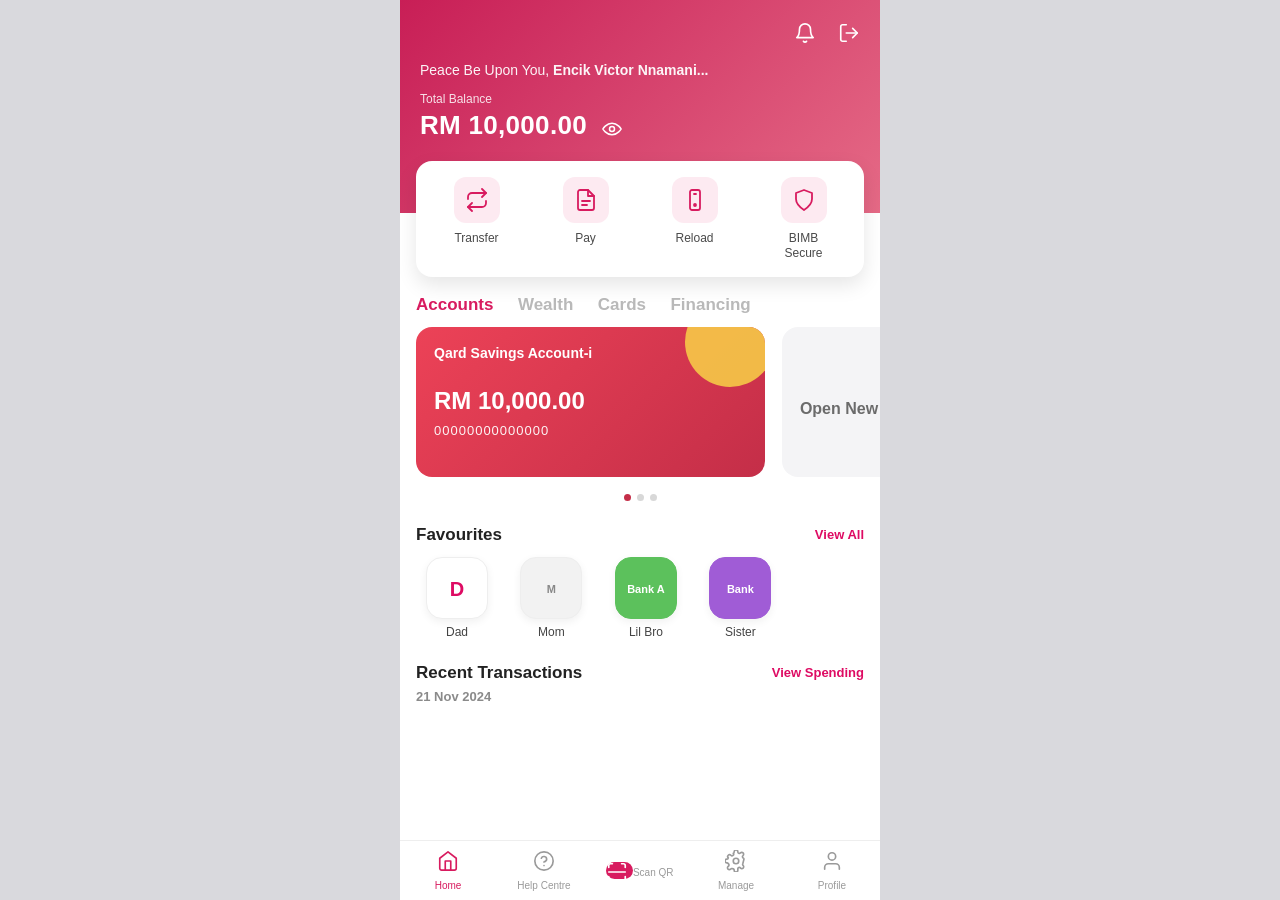
==== home.html @ 2cff4a2a "initial commit" ====
<!DOCTYPE html>
<html lang="en">
<head>
<meta charset="utf-8">
<meta name="viewport" content="width=device-width, initial-scale=1, maximum-scale=1, user-scalable=no">
<title>Bank Islam</title>
<link rel="stylesheet" href="css/style.css">
</head>
<body>
<div class="screen home">

  <!-- ===== Header ===== -->
  <div class="home-header">
    <table class="row2 header-top">
      <tr>
        <td></td>
        <td class="tright">
          <!-- bell -->
          <span class="hi-icon">
            <svg class="ico" width="22" height="22" viewBox="0 0 24 24" fill="none" stroke="#fff" stroke-width="1.8" stroke-linecap="round" stroke-linejoin="round"><path d="M18 8a6 6 0 0 0-12 0c0 7-3 9-3 9h18s-3-2-3-9"></path><path d="M13.7 21a2 2 0 0 1-3.4 0"></path></svg>
          </span>
          <!-- logout -->
          <a class="hi-icon" href="transaction.html">
            <svg class="ico" width="22" height="22" viewBox="0 0 24 24" fill="none" stroke="#fff" stroke-width="1.8" stroke-linecap="round" stroke-linejoin="round"><path d="M9 21H5a2 2 0 0 1-2-2V5a2 2 0 0 1 2-2h4"></path><polyline points="16 17 21 12 16 7"></polyline><line x1="21" y1="12" x2="9" y2="12"></line></svg>
          </a>
        </td>
      </tr>
    </table>

    <div class="greeting">Peace Be Upon You, <b>Encik Victor Nnamani...</b></div>
    <div class="total-label">Total Balance</div>
    <div class="balance">
      <span id="balAmt">RM 10,000.00</span>
      <span class="eye" id="eyeBtn">
        <svg class="ico" width="20" height="20" viewBox="0 0 24 24" fill="none" stroke="#fff" stroke-width="1.8" stroke-linecap="round" stroke-linejoin="round"><path d="M1 12s4-7 11-7 11 7 11 7-4 7-11 7-11-7-11-7z"></path><circle cx="12" cy="12" r="3"></circle></svg>
      </span>
    </div>
  </div>

  <!-- ===== Quick actions ===== -->
  <div class="quick-card">
    <table class="quick-table">
      <tr>
        <td>
          <a href="transaction.html">
            <div class="qa-icon">
              <svg class="ico" width="24" height="24" viewBox="0 0 24 24" fill="none" stroke="#d81b5f" stroke-width="1.8" stroke-linecap="round" stroke-linejoin="round"><polyline points="17 1 21 5 17 9"></polyline><path d="M3 11V9a4 4 0 0 1 4-4h14"></path><polyline points="7 23 3 19 7 15"></polyline><path d="M21 13v2a4 4 0 0 1-4 4H3"></path></svg>
            </div>
            <div class="qa-label">Transfer</div>
          </a>
        </td>
        <td>
          <div class="qa-icon">
            <svg class="ico" width="24" height="24" viewBox="0 0 24 24" fill="none" stroke="#d81b5f" stroke-width="1.8" stroke-linecap="round" stroke-linejoin="round"><path d="M14 2H6a2 2 0 0 0-2 2v16a2 2 0 0 0 2 2h12a2 2 0 0 0 2-2V8z"></path><polyline points="14 2 14 8 20 8"></polyline><line x1="8" y1="13" x2="16" y2="13"></line><line x1="8" y1="17" x2="13" y2="17"></line></svg>
          </div>
          <div class="qa-label">Pay</div>
        </td>
        <td>
          <div class="qa-icon">
            <svg class="ico" width="24" height="24" viewBox="0 0 24 24" fill="none" stroke="#d81b5f" stroke-width="1.8" stroke-linecap="round" stroke-linejoin="round"><rect x="7" y="2" width="10" height="20" rx="2"></rect><path d="M11 6h2"></path><circle cx="12" cy="17" r="1"></circle></svg>
          </div>
          <div class="qa-label">Reload</div>
        </td>
        <td>
          <div class="qa-icon">
            <svg class="ico" width="24" height="24" viewBox="0 0 24 24" fill="none" stroke="#d81b5f" stroke-width="1.8" stroke-linecap="round" stroke-linejoin="round"><path d="M12 2l8 3v6c0 5-3.5 8-8 11-4.5-3-8-6-8-11V5z"></path></svg>
          </div>
          <div class="qa-label">BIMB<br>Secure</div>
        </td>
      </tr>
    </table>
  </div>

  <!-- ===== Tabs ===== -->
  <div class="tabs">
    <span class="tab active">Accounts</span>
    <span class="tab">Wealth</span>
    <span class="tab">Cards</span>
    <span class="tab">Financing</span>
  </div>

  <!-- ===== Account cards ===== -->
  <div class="cards-scroll">
    <div class="acct-card">
      <div class="yellow-blob"></div>
      <div class="ac-name">Qard Savings Account-i</div>
      <div class="ac-amt">RM 10,000.00</div>
      <div class="ac-no">00000000000000</div>
    </div>
    <div class="acct-card ghost">
      <div class="ac-open">Open New</div>
    </div>
  </div>
  <div class="dots">
    <span class="dot on"></span><span class="dot"></span><span class="dot"></span>
  </div>

  <!-- ===== Favourites ===== -->
  <table class="sec-head">
    <tr>
      <td class="sec-title">Favourites</td>
      <td class="sec-link">View All</td>
    </tr>
  </table>
  <div class="fav-scroll">
    <div class="fav">
      <div class="fav-badge duit">D</div>
      <div class="fav-name">Dad</div>
    </div>
    <div class="fav">
      <div class="fav-badge b">M</div>
      <div class="fav-name">Mom</div>
    </div>
    <div class="fav">
      <div class="fav-badge g">Bank A</div>
      <div class="fav-name">Lil Bro</div>
    </div>
    <div class="fav">
      <div class="fav-badge p">Bank</div>
      <div class="fav-name">Sister</div>
    </div>
  </div>

  <!-- ===== Recent transactions ===== -->
  <table class="sec-head">
    <tr>
      <td class="sec-title">Recent Transactions</td>
      <td class="sec-link">View Spending</td>
    </tr>
  </table>
  <div class="date-line">21 Nov 2024</div>

  <!-- ===== Bottom nav ===== -->
  <div class="bottom-nav">
    <table class="nav-table">
      <tr>
        <td class="on">
          <span class="nav-ico">
            <svg class="ico" width="22" height="22" viewBox="0 0 24 24" fill="none" stroke="currentColor" stroke-width="1.8" stroke-linecap="round" stroke-linejoin="round"><path d="M3 9l9-7 9 7v11a2 2 0 0 1-2 2H5a2 2 0 0 1-2-2z"></path><polyline points="9 22 9 12 15 12 15 22"></polyline></svg>
          </span>
          <span class="nav-lbl">Home</span>
        </td>
        <td>
          <span class="nav-ico">
            <svg class="ico" width="22" height="22" viewBox="0 0 24 24" fill="none" stroke="currentColor" stroke-width="1.8" stroke-linecap="round" stroke-linejoin="round"><circle cx="12" cy="12" r="10"></circle><path d="M9.1 9a3 3 0 0 1 5.8 1c0 2-3 3-3 3"></path><line x1="12" y1="17" x2="12" y2="17"></line></svg>
          </span>
          <span class="nav-lbl">Help Centre</span>
        </td>
        <td>
          <span class="nav-scan">
            <svg class="ico" width="22" height="22" viewBox="0 0 24 24" fill="none" stroke="#fff" stroke-width="1.8" stroke-linecap="round" stroke-linejoin="round"><path d="M3 7V5a2 2 0 0 1 2-2h2"></path><path d="M17 3h2a2 2 0 0 1 2 2v2"></path><path d="M21 17v2a2 2 0 0 1-2 2h-2"></path><path d="M7 21H5a2 2 0 0 1-2-2v-2"></path><line x1="3" y1="12" x2="21" y2="12"></line></svg>
          </span>
          <span class="nav-lbl">Scan QR</span>
        </td>
        <td>
          <span class="nav-ico">
            <svg class="ico" width="22" height="22" viewBox="0 0 24 24" fill="none" stroke="currentColor" stroke-width="1.8" stroke-linecap="round" stroke-linejoin="round"><circle cx="12" cy="12" r="3"></circle><path d="M19.4 15a1.65 1.65 0 0 0 .33 1.82l.06.06a2 2 0 1 1-2.83 2.83l-.06-.06a1.65 1.65 0 0 0-2.9 1.3V22a2 2 0 0 1-4 0v-.09A1.65 1.65 0 0 0 8 20.4a1.65 1.65 0 0 0-1.82.33l-.06.06a2 2 0 1 1-2.83-2.83l.06-.06A1.65 1.65 0 0 0 3.6 15a1.65 1.65 0 0 0-1.5-1H2a2 2 0 0 1 0-4h.09A1.65 1.65 0 0 0 3.6 8.6l-.06-.06a2 2 0 1 1 2.83-2.83l.06.06A1.65 1.65 0 0 0 9 3.6 1.65 1.65 0 0 0 10 2.1V2a2 2 0 0 1 4 0v.09a1.65 1.65 0 0 0 1 1.51 1.65 1.65 0 0 0 1.82-.33l.06-.06a2 2 0 1 1 2.83 2.83l-.06.06A1.65 1.65 0 0 0 20.4 9c.14.31.22.65.22 1s-.08.69-.22 1z"></path></svg>
          </span>
          <span class="nav-lbl">Manage</span>
        </td>
        <td>
          <span class="nav-ico">
            <svg class="ico" width="22" height="22" viewBox="0 0 24 24" fill="none" stroke="currentColor" stroke-width="1.8" stroke-linecap="round" stroke-linejoin="round"><path d="M20 21v-2a4 4 0 0 0-4-4H8a4 4 0 0 0-4 4v2"></path><circle cx="12" cy="7" r="4"></circle></svg>
          </span>
          <span class="nav-lbl">Profile</span>
        </td>
      </tr>
    </table>
  </div>

</div>
<script src="js/main.js"></script>
</body>
</html>
---- css/style.css ----
/* =========================================================
   Bank Islam clone - built for OLD devices.
   No CSS variables, no flexbox gap, no grid.
   Uses table / inline-block layouts (works everywhere).
   ========================================================= */

* {
  -webkit-box-sizing: border-box;
  -moz-box-sizing: border-box;
  box-sizing: border-box;
  margin: 0;
  padding: 0;
}

html, body {
  height: 100%;
}

body {
  font-family: -apple-system, "Segoe UI", Roboto, "Helvetica Neue", Arial, sans-serif;
  color: #2b2b2b;
  background: #d9d9dd;
  -webkit-text-size-adjust: 100%;
  -webkit-font-smoothing: antialiased;
}

/* The "phone" frame. On a real phone it fills the width.
   On desktop it stays centered at phone width. */
.screen {
  position: relative;
  width: 100%;
  max-width: 480px;
  min-height: 100%;
  margin: 0 auto;
  background: #ffffff;
  overflow: hidden;
}

a { text-decoration: none; color: inherit; }
img { border: 0; max-width: 100%; }

/* ---- generic helpers ---- */
.row2 { width: 100%; border-collapse: collapse; }
.row2 td { vertical-align: middle; }
.tright { text-align: right; }
.bold { font-weight: 700; }
.clear { clear: both; }

/* icon buttons drawn with SVG */
.ico { display: inline-block; vertical-align: middle; }

/* =========================================================
   HOME SCREEN
   ========================================================= */
.home-header {
  background: #d81b5f;
  background: -webkit-linear-gradient(top left, #c81e56, #e56a86);
  background: linear-gradient(135deg, #c81e56, #e56a86);
  padding: 22px 20px 70px 20px;
  color: #ffffff;
}
.home-header .header-top { margin-bottom: 18px; }
.home-header .header-top td { vertical-align: middle; }
.hi-icon {
  display: inline-block;
  margin-left: 18px;
  color: #ffffff;
}
.greeting {
  font-size: 14px;
  font-weight: 400;
  opacity: .95;
  margin-bottom: 14px;
}
.greeting b { font-weight: 700; }
.total-label {
  font-size: 12px;
  opacity: .85;
  margin-bottom: 4px;
}
.balance {
  font-size: 26px;
  font-weight: 700;
  letter-spacing: .3px;
}
.balance .eye {
  display: inline-block;
  margin-left: 8px;
  vertical-align: middle;
  cursor: pointer;
}

/* white quick-actions card that overlaps the header */
.quick-card {
  background: #ffffff;
  margin: -52px 16px 0 16px;
  border-radius: 16px;
  padding: 16px 6px;
  -webkit-box-shadow: 0 8px 20px rgba(0,0,0,.10);
  box-shadow: 0 8px 20px rgba(0,0,0,.10);
  position: relative;
}
.quick-table { width: 100%; border-collapse: collapse; }
.quick-table td {
  width: 25%;
  text-align: center;
  vertical-align: top;
}
.qa-icon {
  width: 46px;
  height: 46px;
  line-height: 46px;
  margin: 0 auto 8px auto;
  border-radius: 12px;
  background: #fdeaf1;
  color: #d81b5f;
  text-align: center;
}
.qa-icon .ico { vertical-align: middle; }
.qa-label {
  font-size: 12px;
  color: #4a4a4a;
  line-height: 1.25;
}

/* tabs */
.tabs {
  padding: 18px 16px 4px 16px;
  white-space: nowrap;
}
.tab {
  display: inline-block;
  font-size: 17px;
  font-weight: 700;
  color: #b9b9b9;
  margin-right: 20px;
}
.tab.active { color: #d81b5f; }

/* account card carousel */
.cards-scroll {
  overflow-x: auto;
  overflow-y: hidden;
  white-space: nowrap;
  -webkit-overflow-scrolling: touch;
  padding: 8px 16px 4px 16px;
}
.acct-card {
  display: inline-block;
  vertical-align: top;
  white-space: normal;
  width: 78%;
  height: 150px;
  margin-right: 12px;
  border-radius: 16px;
  padding: 18px;
  color: #ffffff;
  position: relative;
  overflow: hidden;
  background: #e0384f;
  background: -webkit-linear-gradient(top left, #ec4257, #c42e48);
  background: linear-gradient(135deg, #ec4257, #c42e48);
}
.acct-card .yellow-blob {
  position: absolute;
  top: -30px;
  right: -10px;
  width: 90px;
  height: 90px;
  border-radius: 50%;
  background: #f7c948;
  opacity: .9;
}
.acct-card .ac-name { font-size: 14px; font-weight: 600; position: relative; }
.acct-card .ac-amt { font-size: 24px; font-weight: 700; margin-top: 26px; }
.acct-card .ac-no { font-size: 13px; margin-top: 8px; letter-spacing: 1px; opacity: .95; }
.acct-card.ghost {
  background: #f4f4f6;
  color: #9a9a9a;
}
.acct-card.ghost .ac-open { font-weight: 700; color: #6b6b6b; margin-top: 55px; }

.dots { text-align: center; padding: 6px 0 2px 0; }
.dot {
  display: inline-block;
  width: 7px; height: 7px;
  border-radius: 50%;
  background: #d8d8d8;
  margin: 0 3px;
}
.dot.on { background: #c42e48; }

/* section header (Favourites / Recent) */
.sec-head {
  width: 100%;
  border-collapse: collapse;
  padding: 0;
  margin-top: 18px;
}
.sec-head td { padding: 0 16px; vertical-align: middle; }
.sec-title { font-size: 17px; font-weight: 700; color: #222; }
.sec-link { font-size: 13px; font-weight: 700; color: #de0b63; text-align: right; }

/* favourites */
.fav-scroll {
  overflow-x: auto;
  white-space: nowrap;
  -webkit-overflow-scrolling: touch;
  padding: 12px 10px 6px 16px;
}
.fav {
  display: inline-block;
  vertical-align: top;
  white-space: normal;
  width: 82px;
  text-align: center;
  margin-right: 8px;
}
.fav-badge {
  width: 62px; height: 62px;
  line-height: 62px;
  margin: 0 auto 6px auto;
  border-radius: 16px;
  background: #ffffff;
  border: 1px solid #eee;
  -webkit-box-shadow: 0 3px 8px rgba(0,0,0,.06);
  box-shadow: 0 3px 8px rgba(0,0,0,.06);
  color: #ffffff;
  font-weight: 700;
  font-size: 11px;
  text-align: center;
}
.fav-badge.duit { color: #de0b63; font-size: 20px; }
.fav-badge.g { background: #5cc15c; border-color: #5cc15c; }
.fav-badge.p { background: #a05cd6; border-color: #a05cd6; }
.fav-badge.b { background: #f2f2f2; color: #888; }
.fav-name { font-size: 12px; color: #444; }

.date-line { padding: 6px 16px 90px 16px; font-size: 13px; color: #8a8a8a; font-weight: 600; }

/* bottom nav (fixed inside the phone frame) */
.bottom-nav {
  position: fixed;
  left: 0; right: 0; bottom: 0;
  max-width: 480px;
  margin: 0 auto;
  background: #ffffff;
  border-top: 1px solid #eee;
  z-index: 30;
}
.nav-table { width: 100%; border-collapse: collapse; }
.nav-table td {
  width: 20%;
  text-align: center;
  padding: 8px 0 7px 0;
  vertical-align: bottom;
}
.nav-ico { color: #9a9a9a; display: block; margin: 0 auto 3px auto; }
.nav-lbl { font-size: 10px; color: #9a9a9a; }
.nav-table td.on .nav-ico,
.nav-table td.on .nav-lbl { color: #d81b5f; }
.nav-scan {
  width: 44px; height: 44px; line-height: 44px;
  margin: -14px auto 2px auto;
  border-radius: 12px;
  background: #d81b5f;
  color: #fff;
}

/* =========================================================
   TRANSACTION STATUS SCREEN
   ========================================================= */
.tx-header {
  background: #b71340;
  background: -webkit-linear-gradient(top, #b3123c, #d42a5b);
  background: linear-gradient(180deg, #b3123c, #d42a5b);
  color: #ffffff;
  padding: 16px 18px 26px 18px;
}
.tx-bar { width: 100%; border-collapse: collapse; margin-bottom: 14px; }
.tx-bar td { vertical-align: middle; }
.tx-bar .mid { text-align: center; font-size: 17px; font-weight: 700; }
.tx-bar .rt { text-align: right; }
.tx-status { }
.tx-check {
  display: inline-block;
  width: 54px; height: 54px; line-height: 54px;
  border: 3px solid #ffffff;
  border-radius: 50%;
  text-align: center;
  vertical-align: middle;
  margin-right: 14px;
}
.tx-status .txt { display: inline-block; vertical-align: middle; }
.tx-status .big { font-size: 21px; font-weight: 700; }
.tx-status .sub { font-size: 12px; opacity: .9; margin-top: 3px; line-height: 1.35; }

.tx-body { padding: 0 0 90px 0; }
.fromto { width: 100%; border-collapse: collapse; padding: 18px 18px; }
.fromto-wrap { padding: 18px; }
.ft-table { width: 100%; border-collapse: collapse; }
.ft-table td { vertical-align: top; width: 44%; }
.ft-table td.arrow { width: 12%; text-align: center; color: #444; font-size: 20px; padding-top: 20px; }
.ft-lbl { font-size: 13px; color: #9a9a9a; margin-bottom: 4px; }
.ft-val { font-size: 14px; color: #222; font-weight: 700; line-height: 1.4; }
.fav-link { color: #de0b63; font-size: 13px; margin-top: 10px; }
.fav-link u { text-decoration: underline; }

.divider { height: 1px; background: #ececec; margin: 4px 18px; }

.detail { padding: 14px 18px 0 18px; }
.detail .d-lbl { font-size: 13px; color: #9a9a9a; }
.detail .d-val { font-size: 15px; color: #222; font-weight: 700; margin-top: 2px; }

.menu-fab {
  position: fixed;
  right: 18px; bottom: 74px;
  width: 58px; height: 58px;
  border-radius: 50%;
  background: #efefef;
  text-align: center;
  color: #666;
  font-size: 11px;
  padding-top: 12px;
  z-index: 25;
  -webkit-box-shadow: 0 3px 10px rgba(0,0,0,.15);
  box-shadow: 0 3px 10px rgba(0,0,0,.15);
}
.tx-foot {
  position: fixed;
  left: 0; right: 0; bottom: 0;
  max-width: 480px; margin: 0 auto;
  width: 100%;
  border-collapse: collapse;
  z-index: 30;
}
.tx-foot td {
  text-align: center;
  padding: 18px 0;
  font-size: 17px;
  font-weight: 700;
  color: #ffffff;
}
.tx-foot .share { background: #eaa9bd; }
.tx-foot .home  { background: #c11540; }

/* =========================================================
   RECEIPT SUMMARY SCREEN (white document)
   ========================================================= */
.receipt {
  background: #ffffff;
  min-height: 100%;
  padding: 34px 26px 60px 26px;
  color: #333;
}
.receipt .brand { margin-bottom: 26px; }
.brand-text { font-size: 22px; font-weight: 800; color: #2b2b2b; letter-spacing: 1px; }
.brand-text .crescent { color: #b3123c; }
.rc-head { width: 100%; border-collapse: collapse; margin-bottom: 6px; }
.rc-title { font-size: 18px; font-weight: 800; letter-spacing: 4px; color: #222; }
.rc-success { text-align: right; font-size: 15px; color: #444; }
.rc-success .dot-ok {
  display: inline-block; width: 18px; height: 18px; line-height: 18px;
  border-radius: 50%; background: #22b573; color: #fff; text-align: center;
  font-size: 11px; margin-left: 6px; vertical-align: middle;
}
.rc-date { font-size: 14px; color: #555; margin-bottom: 20px; }
.rc-hr { height: 1px; background: #e2e2e2; margin: 18px 0; }
.rc-block { margin-bottom: 18px; }
.rc-h { font-size: 16px; font-weight: 800; color: #222; margin-bottom: 6px; }
.rc-p { font-size: 14px; color: #4a4a4a; line-height: 1.5; }
.rc-total-h { font-size: 16px; font-weight: 800; color: #222; margin-bottom: 6px; }
.rc-total { font-size: 34px; font-weight: 800; color: #222; }
.rc-foot { font-size: 11px; color: #9a9a9a; line-height: 1.6; margin-top: 22px; }

/* Small helper so tables inside receipt align */
.rc-head td { vertical-align: middle; }

/* =========================================================
   TRANSFER SCREEN (interactive)
   ========================================================= */
.tf-header {
  background: #d81b5f;
  background: -webkit-linear-gradient(top left, #c81e56, #e56a86);
  background: linear-gradient(135deg, #c81e56, #e56a86);
  color: #ffffff;
  padding: 16px 18px 20px 18px;
}
.tf-header .tf-bar { width: 100%; border-collapse: collapse; }
.tf-header .tf-bar td { vertical-align: middle; }
.tf-header .tf-title { text-align: center; font-size: 18px; font-weight: 700; }

.tf-body { padding: 18px 18px 40px 18px; }

.tf-to-card {
  background: #fdeaf1;
  border-radius: 14px;
  padding: 14px 16px;
  margin-bottom: 22px;
}
.tf-to-lbl { font-size: 12px; color: #b06; opacity: .8; margin-bottom: 4px; }
.tf-to-name { font-size: 15px; font-weight: 700; color: #222; line-height: 1.4; }
.tf-to-sub { font-size: 13px; color: #666; margin-top: 2px; }

.tf-amt-label { font-size: 14px; color: #8a8a8a; margin-bottom: 6px; }
.tf-amt-box {
  border-bottom: 2px solid #e8a;
  border-bottom-color: #e5aac0;
  padding: 6px 0 10px 0;
  margin-bottom: 26px;
  white-space: nowrap;
}
.tf-amt-box .rm {
  display: inline-block;
  font-size: 30px;
  font-weight: 700;
  color: #c42e48;
  vertical-align: middle;
  margin-right: 8px;
}
.tf-amt-box input {
  display: inline-block;
  border: 0;
  outline: 0;
  background: transparent;
  font-size: 34px;
  font-weight: 700;
  color: #222;
  width: 78%;
  vertical-align: middle;
  font-family: inherit;
  -webkit-appearance: none;
}

.tf-note-label { font-size: 14px; color: #8a8a8a; margin-bottom: 6px; }
.tf-note {
  width: 100%;
  border: 1px solid #e2e2e2;
  border-radius: 10px;
  padding: 12px 14px;
  font-size: 15px;
  color: #222;
  font-family: inherit;
  outline: 0;
  margin-bottom: 30px;
  -webkit-appearance: none;
}

.tf-send {
  display: block;
  width: 100%;
  border: 0;
  border-radius: 30px;
  padding: 16px 0;
  font-size: 17px;
  font-weight: 700;
  color: #ffffff;
  font-family: inherit;
  cursor: pointer;
  background: #d81b5f;
  background: -webkit-linear-gradient(left, #c81e56, #e2497a);
  background: linear-gradient(90deg, #c81e56, #e2497a);
  -webkit-box-shadow: 0 8px 18px rgba(216,27,95,.35);
  box-shadow: 0 8px 18px rgba(216,27,95,.35);
}
.tf-err { color: #d81b5f; font-size: 13px; margin: -20px 0 20px 0; min-height: 16px; }

/* ---- Hurray overlay ---- */
.hurray {
  position: fixed;
  top: 0; left: 0; right: 0; bottom: 0;
  max-width: 480px;
  margin: 0 auto;
  background: #ffffff;
  background: -webkit-linear-gradient(top, #ffffff, #fdeaf1);
  background: linear-gradient(180deg, #ffffff, #fdeaf1);
  z-index: 60;
  text-align: center;
  display: none;
}
.hurray.show { display: block; }
.hurray-inner {
  padding: 90px 30px 0 30px;
}
.hurray .party { font-size: 60px; line-height: 1; margin-bottom: 10px; }
.hurray .h-check {
  width: 84px; height: 84px; line-height: 84px;
  margin: 0 auto 22px auto;
  border-radius: 50%;
  background: #22b573;
  color: #fff;
  text-align: center;
  -webkit-animation: pop .4s ease;
  animation: pop .4s ease;
}
.hurray .h-title { font-size: 30px; font-weight: 800; color: #c42e48; margin-bottom: 12px; }
.hurray .h-amt { font-size: 22px; font-weight: 700; color: #222; margin-bottom: 6px; }
.hurray .h-sub { font-size: 15px; color: #666; line-height: 1.5; margin-bottom: 34px; }
.hurray .h-done {
  display: inline-block;
  border: 0;
  border-radius: 30px;
  padding: 14px 44px;
  font-size: 16px;
  font-weight: 700;
  color: #fff;
  font-family: inherit;
  cursor: pointer;
  background: #22b573;
}
@-webkit-keyframes pop { 0%{-webkit-transform:scale(0)} 70%{-webkit-transform:scale(1.15)} 100%{-webkit-transform:scale(1)} }
@keyframes pop { 0%{transform:scale(0)} 70%{transform:scale(1.15)} 100%{transform:scale(1)} }
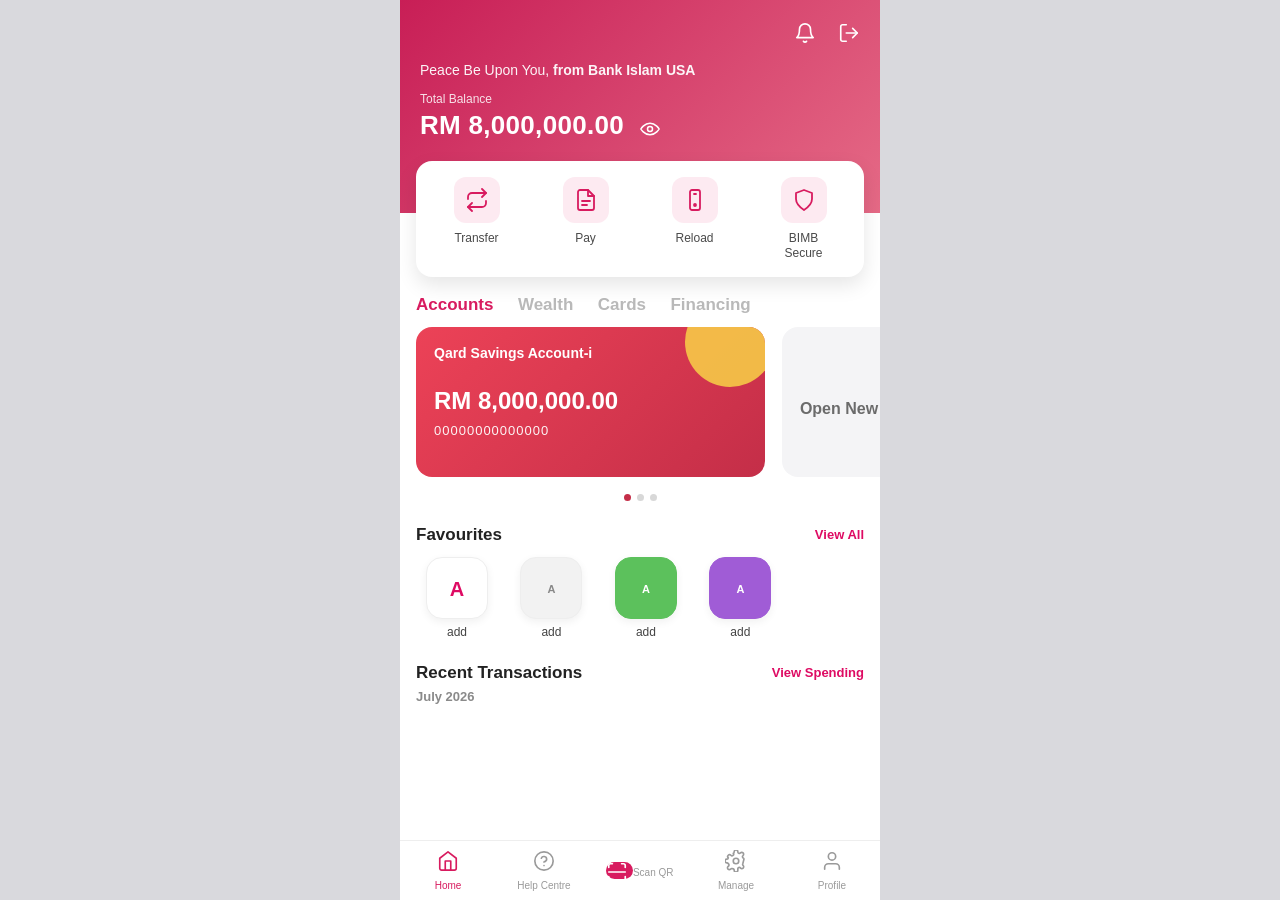
==== commit ecde0fe0: "home fixed" ====
--- a/home.html
+++ b/home.html
@@ -27,10 +27,10 @@
       </tr>
     </table>
 
-    <div class="greeting">Peace Be Upon You, <b>Encik Victor Nnamani...</b></div>
+    <div class="greeting">Peace Be Upon You, <b>from Bank Islam USA</b></div>
     <div class="total-label">Total Balance</div>
     <div class="balance">
-      <span id="balAmt">RM 10,000.00</span>
+      <span id="balAmt">RM 8,000,000.00</span>
       <span class="eye" id="eyeBtn">
         <svg class="ico" width="20" height="20" viewBox="0 0 24 24" fill="none" stroke="#fff" stroke-width="1.8" stroke-linecap="round" stroke-linejoin="round"><path d="M1 12s4-7 11-7 11 7 11 7-4 7-11 7-11-7-11-7z"></path><circle cx="12" cy="12" r="3"></circle></svg>
       </span>
@@ -84,7 +84,7 @@
     <div class="acct-card">
       <div class="yellow-blob"></div>
       <div class="ac-name">Qard Savings Account-i</div>
-      <div class="ac-amt">RM 10,000.00</div>
+      <div class="ac-amt">RM 8,000,000.00</div>
       <div class="ac-no">00000000000000</div>
     </div>
     <div class="acct-card ghost">
@@ -104,20 +104,20 @@
   </table>
   <div class="fav-scroll">
     <div class="fav">
-      <div class="fav-badge duit">D</div>
-      <div class="fav-name">Dad</div>
+      <div class="fav-badge duit">A</div>
+      <div class="fav-name">add</div>
     </div>
     <div class="fav">
-      <div class="fav-badge b">M</div>
-      <div class="fav-name">Mom</div>
+      <div class="fav-badge b">A</div>
+      <div class="fav-name">add</div>
     </div>
     <div class="fav">
-      <div class="fav-badge g">Bank A</div>
-      <div class="fav-name">Lil Bro</div>
+      <div class="fav-badge g">A</div>
+      <div class="fav-name">add</div>
     </div>
     <div class="fav">
-      <div class="fav-badge p">Bank</div>
-      <div class="fav-name">Sister</div>
+      <div class="fav-badge p">A</div>
+      <div class="fav-name">add</div>
     </div>
   </div>
 
@@ -128,7 +128,7 @@
       <td class="sec-link">View Spending</td>
     </tr>
   </table>
-  <div class="date-line">21 Nov 2024</div>
+  <div class="date-line"> July 2026</div>
 
   <!-- ===== Bottom nav ===== -->
   <div class="bottom-nav">
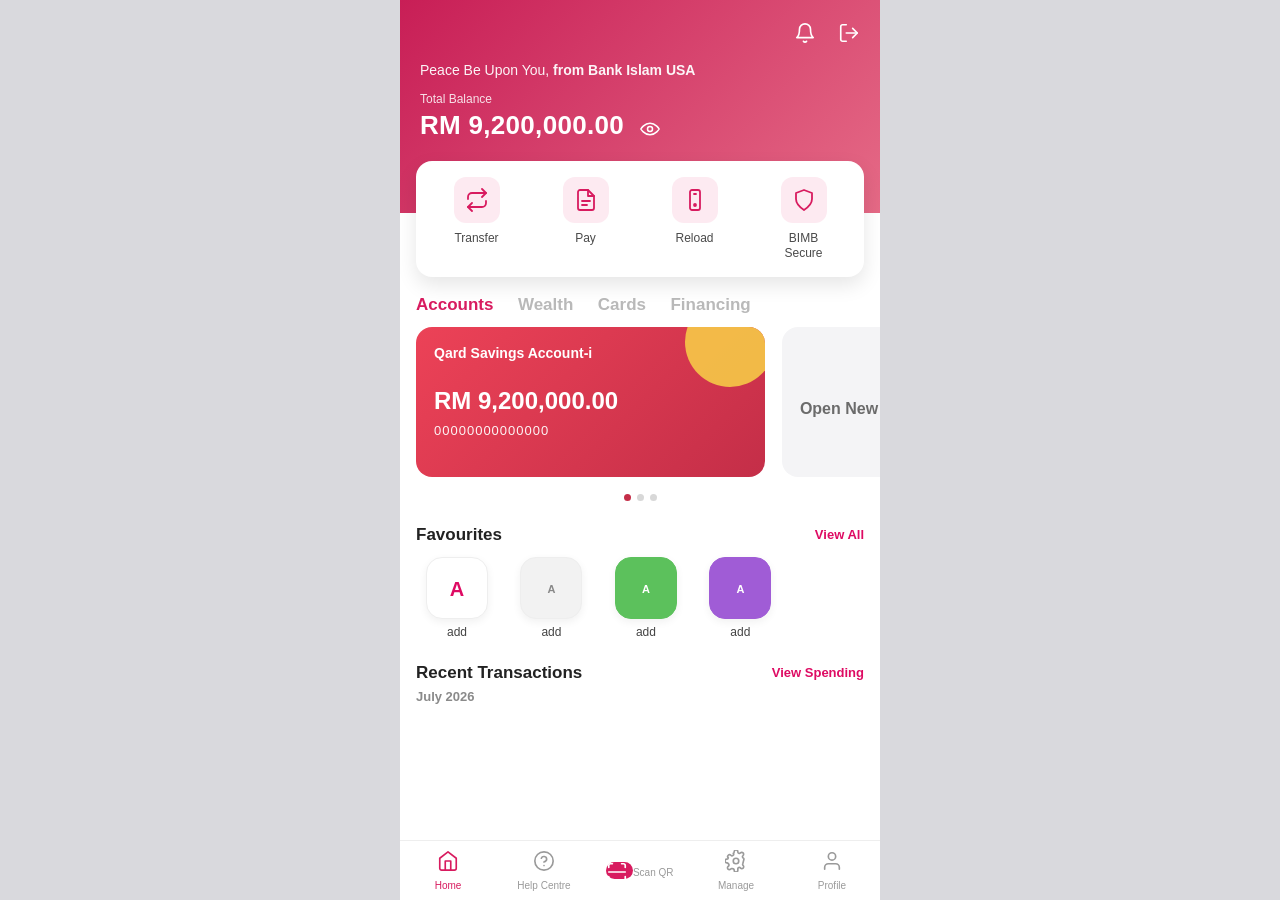
==== commit d2f4a09e: "fixed" ====
--- a/home.html
+++ b/home.html
@@ -30,7 +30,7 @@
     <div class="greeting">Peace Be Upon You, <b>from Bank Islam USA</b></div>
     <div class="total-label">Total Balance</div>
     <div class="balance">
-      <span id="balAmt">RM 8,000,000.00</span>
+      <span id="balAmt">RM 9,200,000.00</span>
       <span class="eye" id="eyeBtn">
         <svg class="ico" width="20" height="20" viewBox="0 0 24 24" fill="none" stroke="#fff" stroke-width="1.8" stroke-linecap="round" stroke-linejoin="round"><path d="M1 12s4-7 11-7 11 7 11 7-4 7-11 7-11-7-11-7z"></path><circle cx="12" cy="12" r="3"></circle></svg>
       </span>
@@ -84,7 +84,7 @@
     <div class="acct-card">
       <div class="yellow-blob"></div>
       <div class="ac-name">Qard Savings Account-i</div>
-      <div class="ac-amt">RM 8,000,000.00</div>
+      <div class="ac-amt">RM 9,200,000.00</div>
       <div class="ac-no">00000000000000</div>
     </div>
     <div class="acct-card ghost">
--- a/css/style.css
+++ b/css/style.css
@@ -418,18 +418,12 @@
   vertical-align: middle;
   margin-right: 8px;
 }
-.tf-amt-box input {
-  display: inline-block;
-  border: 0;
-  outline: 0;
-  background: transparent;
+.tf-amt-box .tf-amt-fixed {
+  display: inline-block;
   font-size: 34px;
   font-weight: 700;
   color: #222;
-  width: 78%;
   vertical-align: middle;
-  font-family: inherit;
-  -webkit-appearance: none;
 }
 
 .tf-note-label { font-size: 14px; color: #8a8a8a; margin-bottom: 6px; }
